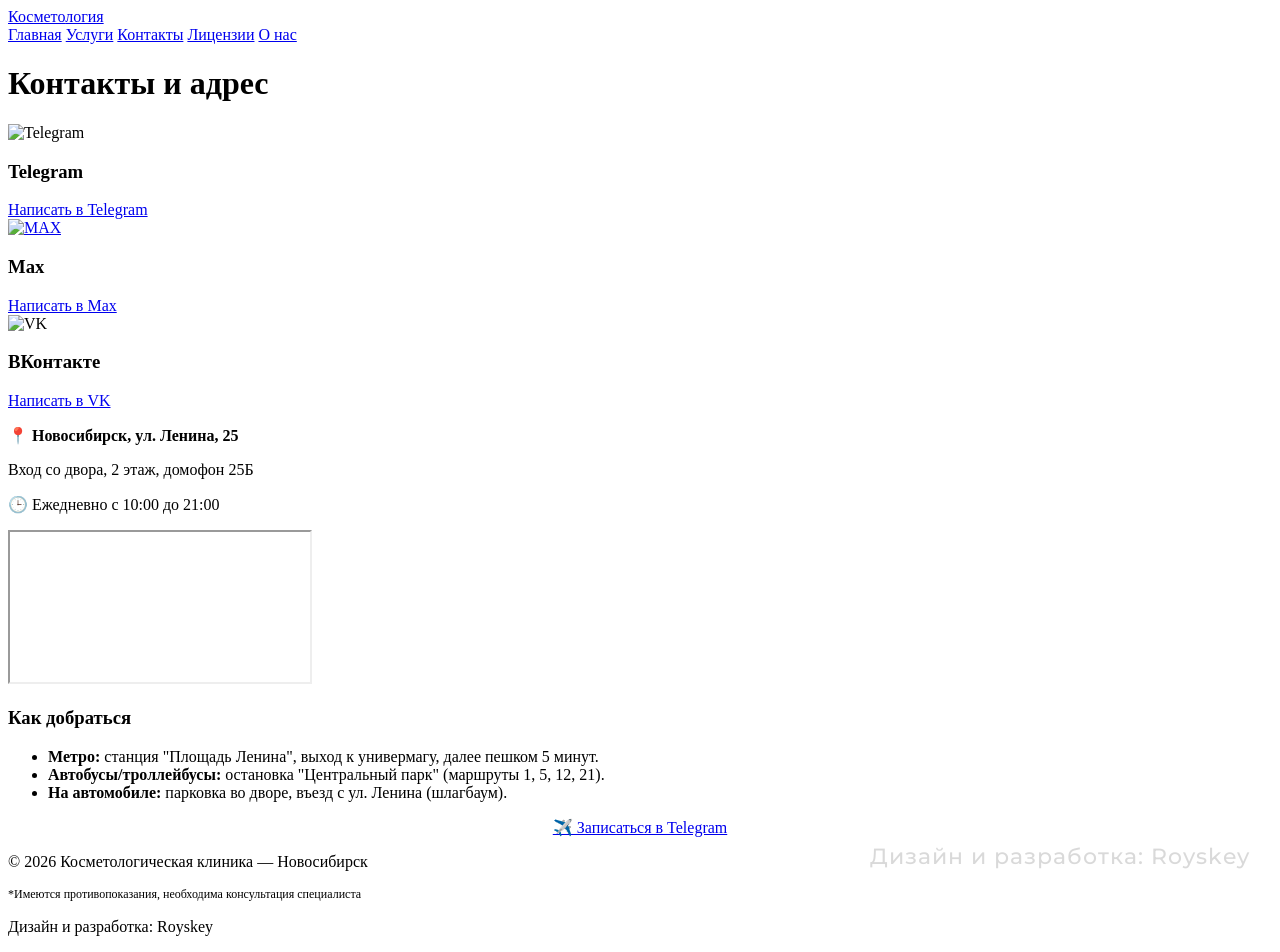
==== contacts.html @ 435910d1 "Add files via upload" ====
<!DOCTYPE html>
<html lang="ru">

<head>
    <meta charset="UTF-8">
    <meta name="viewport" content="width=device-width, initial-scale=1.0, user-scalable=yes">
    <title>Контакты и адрес | Косметологическая клиника</title>
    <link rel="stylesheet" href="style.css">
    <link href="https://fonts.googleapis.com/css2?family=Montserrat:wght@300;400;500;600;700&family=Playfair+Display:wght@400;500;600;700&display=swap" rel="stylesheet">
</head>

<body>

    <!-- ШАПКА -->
    <div class="header">
        <div class="container">
            <a href="index.html" class="logo">Космето<span>логия</span></a>
            <div class="burger" id="burgerBtn"><span></span><span></span><span></span></div>
            <div class="nav" id="navMenu">
                <a href="index.html">Главная</a>
                <a href="services.html">Услуги</a>
                <a href="contacts.html">Контакты</a>
                <a href="licenses.html">Лицензии</a>
                <a href="about.html">О нас</a>
            </div>
        </div>
    </div>

    <main>
        <div class="container">
            <h1 class="page-title">Контакты и адрес</h1>

            <!-- Карточки мессенджеров -->
            <div class="contacts-grid">
                <div class="contact-card">
                    <div class="contact-icon"><img src="img/tg.svg" alt="Telegram" width="50" height="50"></a></div>
                    <h3>Telegram</h3>
                    <a href="https://t.me/hahahustla" target="_blank">Написать в Telegram</a>
                </div>
                <div class="contact-card">
                    <div class="contact-icon"><a href="https://max.ru" target="_blank" rel="noopener noreferrer">
    <img src="img/max.svg" alt="MAX" width="50" height="50">
</a></div>
                    <h3>Max</h3>
                    <a href="https://clc.li/ITWuT" target="_blank">Написать в Max</a>
                </div>
                <div class="contact-card">
                    <div class="contact-icon"><img src="img/vk.png" alt="VK" width="50" height="50"></div>
                    <h3>ВКонтакте</h3>
                    <a href="https://vk.me/id525556390" target="_blank">Написать в VK</a>
                </div>
            </div>

            <!-- Адрес и карта -->
            <div class="address-detail">
                <p><strong>📍 Новосибирск, ул. Ленина, 25</strong></p>
                <p>Вход со двора, 2 этаж, домофон 25Б</p>
                <p>🕒 Ежедневно с 10:00 до 21:00</p>
            </div>

            <div class="map-container">
                <!-- Яндекс.Карта с меткой в центре Новосибирска (координаты: 82.9204, 55.0302) -->
                <iframe src="https://yandex.ru/map-widget/v1/?ll=82.9204,55.0302&z=16&pt=82.9204,55.0302,flag" allowfullscreen></iframe>
            </div>

            <!-- Как добраться -->
            <div class="directions">
                <h3>Как добраться</h3>
                <ul>
                    <li><strong>Метро:</strong> станция "Площадь Ленина", выход к универмагу, далее пешком 5 минут.</li>
                    <li><strong>Автобусы/троллейбусы:</strong> остановка "Центральный парк" (маршруты 1, 5, 12, 21).</li>
                    <li><strong>На автомобиле:</strong> парковка во дворе, въезд с ул. Ленина (шлагбаум).</li>
                </ul>
            </div>

            <div style="text-align: center;">
                <a href="https://t.me/hahahustla" target="_blank" class="btn-telegram">✈️ Записаться в Telegram</a>
            </div>
        </div>
    </main>

    <!-- ПОДВАЛ -->
    <div class="footer container">
        <p>© 2026 Косметологическая клиника — Новосибирск</p>
        <p style="font-size: 12px; margin-top: 8px;">*Имеются противопоказания, необходима консультация специалиста</p>
        <p>Дизайн и разработка: Royskey</p>
    </div>

    <!-- ВОДЯНОЙ ЗНАК -->
    <div style="position: fixed; bottom: 20px; right: 20px; font-size: 22px; font-weight: 500; color: rgba(0,0,0,0.15); background: transparent; padding: 10px; z-index: 1000; font-family: 'Montserrat', sans-serif; letter-spacing: 1px;">
        Дизайн и разработка: Royskey
    </div>

    <script src="main.js" defer></script>
</body>

</html>
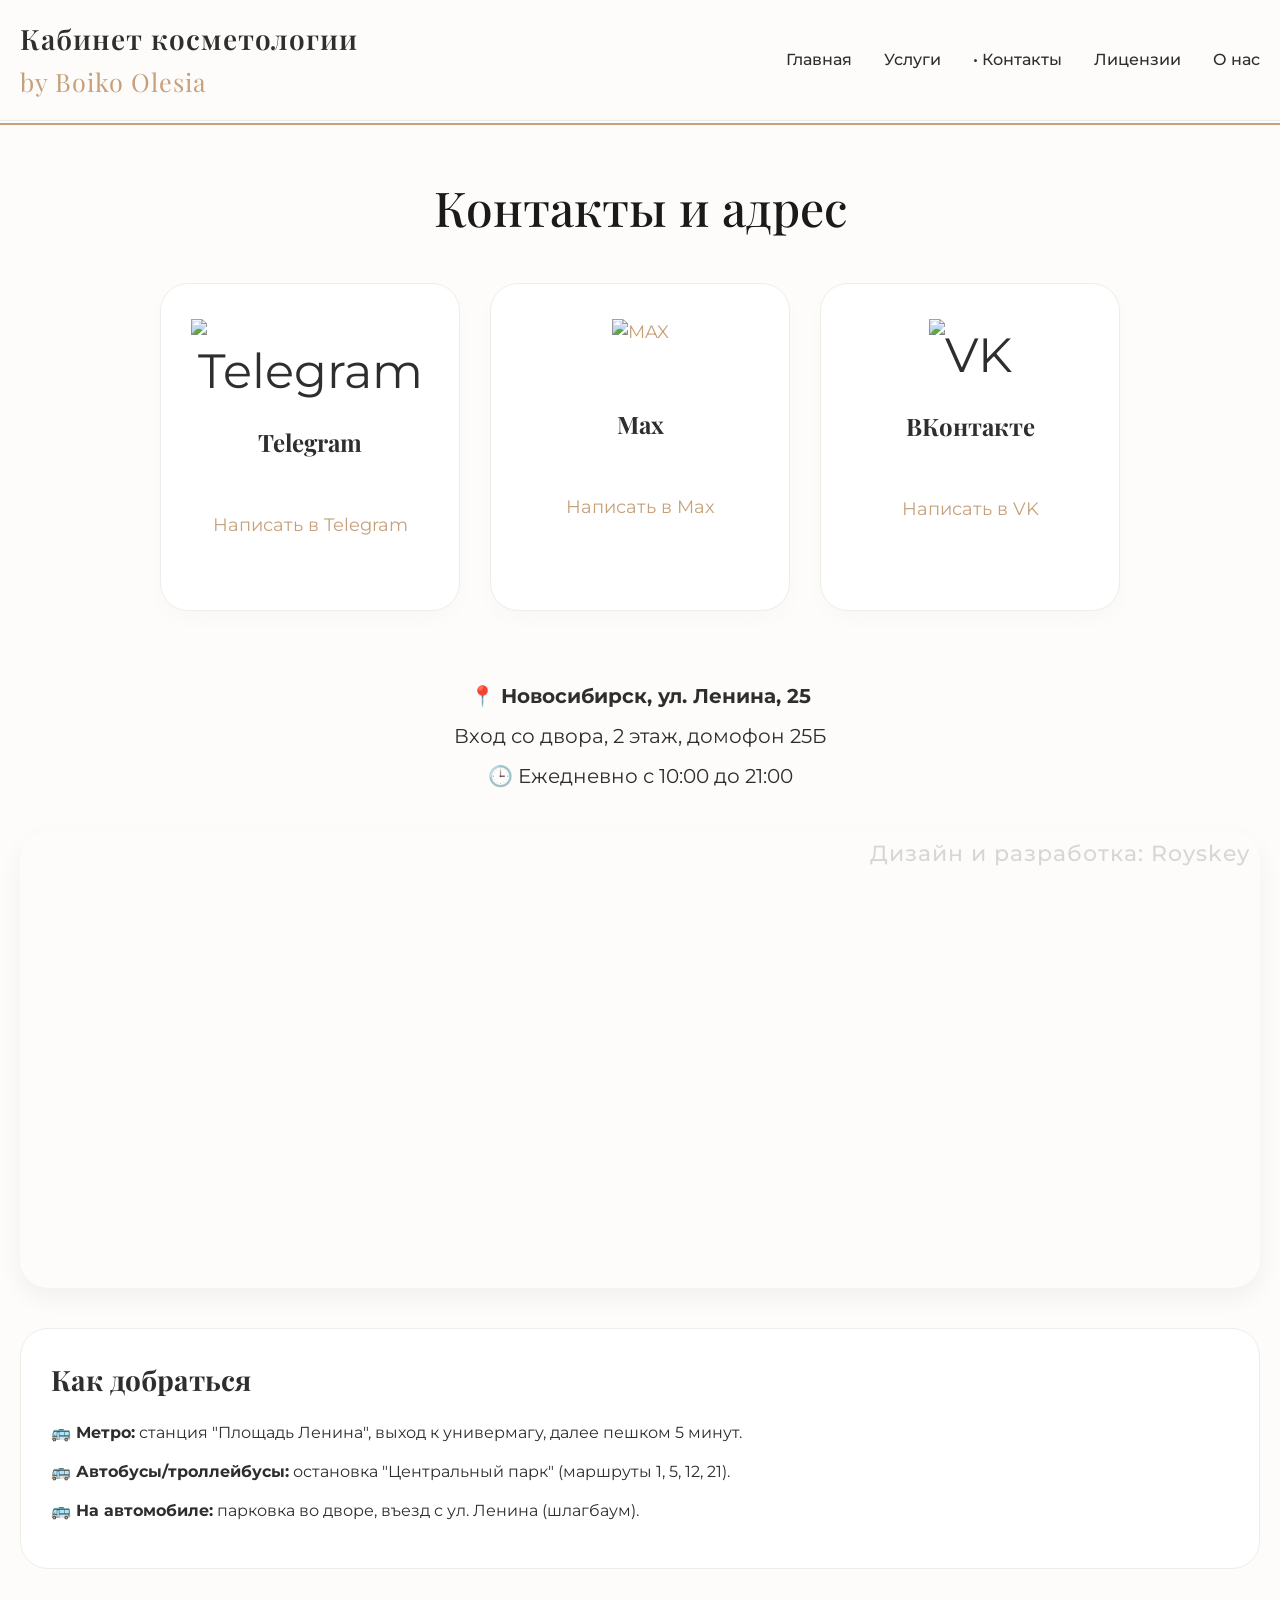
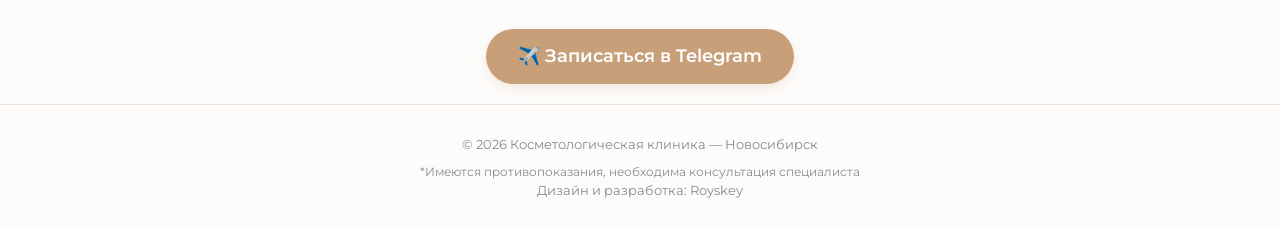
==== commit 2f30f4f7: "Add files via upload" ====
--- a/contacts.html
+++ b/contacts.html
@@ -5,7 +5,7 @@
     <meta charset="UTF-8">
     <meta name="viewport" content="width=device-width, initial-scale=1.0, user-scalable=yes">
     <title>Контакты и адрес | Косметологическая клиника</title>
-    <link rel="stylesheet" href="style.css">
+    <link rel="stylesheet" href="style2.css">
     <link href="https://fonts.googleapis.com/css2?family=Montserrat:wght@300;400;500;600;700&family=Playfair+Display:wght@400;500;600;700&display=swap" rel="stylesheet">
 </head>
 
@@ -14,12 +14,12 @@
     <!-- ШАПКА -->
     <div class="header">
         <div class="container">
-            <a href="index.html" class="logo">Космето<span>логия</span></a>
+            <a href="index.html" class="logo">Кабинет косметологии <br> <span style="font-weight: 400; font-size: 0.9em;">by Boiko Olesia</span></a>
             <div class="burger" id="burgerBtn"><span></span><span></span><span></span></div>
             <div class="nav" id="navMenu">
                 <a href="index.html">Главная</a>
                 <a href="services.html">Услуги</a>
-                <a href="contacts.html">Контакты</a>
+                <a href="contacts.html">• Контакты</a>
                 <a href="licenses.html">Лицензии</a>
                 <a href="about.html">О нас</a>
             </div>
@@ -33,7 +33,7 @@
             <!-- Карточки мессенджеров -->
             <div class="contacts-grid">
                 <div class="contact-card">
-                    <div class="contact-icon"><img src="img/tg.svg" alt="Telegram" width="50" height="50"></a></div>
+                    <div class="contact-icon"><img src="img/tg.svg" alt="Telegram" width="50" height="50"></div>
                     <h3>Telegram</h3>
                     <a href="https://t.me/hahahustla" target="_blank">Написать в Telegram</a>
                 </div>
@@ -92,6 +92,7 @@
     </div>
 
     <script src="main.js" defer></script>
+    
 </body>
 
 </html>
--- a/style2.css
+++ b/style2.css
@@ -0,0 +1,851 @@
+/* =============================================
+   Косметологическая клиника — Глобальные стили
+   ============================================= */
+
+/* ---------- Сброс и база ---------- */
+* {
+    margin: 0;
+    padding: 0;
+    box-sizing: border-box;
+}
+
+body {
+    background-color: #FDFCFA;
+    font-family: 'Montserrat', sans-serif;
+    color: #2E2E2E;
+    line-height: 1.5;
+    scroll-behavior: smooth;
+}
+
+.container {
+    max-width: 1300px;
+    margin: 0 auto;
+    padding: 0 20px;
+}
+
+/* ---------- Шапка (общая для всех страниц) ---------- */
+.header {
+    background: rgba(253, 252, 250, 0.96);
+    backdrop-filter: blur(8px);
+    position: sticky;
+    top: 0;
+    z-index: 100;
+    border-bottom: 1px solid #EEE9E3;
+    padding: 18px 0;
+}
+
+.header .container {
+    display: flex;
+    justify-content: space-between;
+    align-items: center;
+    flex-wrap: wrap;
+}
+
+.logo {
+    font-family: 'Playfair Display', serif;
+    font-size: 28px;
+    font-weight: 600;
+    letter-spacing: 1px;
+    color: #2E2E2E;
+    text-decoration: none;
+    white-space: normal;
+    word-break: keep-all; /* запрещает разрыв внутри слов */
+}
+
+.logo-author {
+    font-weight: 400;
+    font-size: 0.9em;
+    white-space: nowrap; /* чтобы «by Boiko Olesia» не разрывалось */
+}
+
+@media (max-width: 550px) {
+    .logo {
+        font-size: 20px;
+        display: inline-block;
+        max-width: 70%;
+    }
+    .logo-author {
+        display: block; /* переводит подпись на новую строку */
+        margin-top: 2px;
+        white-space: normal; /* разрешает перенос, если совсем узко */
+    }
+}
+
+.logo span {
+    color: #C7A07A;
+}
+
+.nav {
+    display: flex;
+    gap: 32px;
+    align-items: center;
+}
+
+.nav a {
+    text-decoration: none;
+    font-weight: 500;
+    color: #2E2E2E;
+    transition: color 0.2s;
+    font-size: 16px;
+}
+
+.nav a:hover {
+    color: #C7A07A;
+}
+
+/* Бургер-меню (мобильная версия) */
+.burger {
+    display: none;
+    flex-direction: column;
+    cursor: pointer;
+    gap: 5px;
+    margin-left: auto;
+}
+
+.burger span {
+    width: 25px;
+    height: 2px;
+    background-color: #2E2E2E;
+    transition: 0.3s;
+}
+
+@media (max-width: 768px) {
+    .burger {
+        display: flex;
+    }
+
+    .nav {
+        position: fixed;
+        top: 70px;
+        left: -100%;
+        width: 100%;
+        height: calc(100vh - 70px);
+        background: #FDFCFA;
+        flex-direction: column;
+        justify-content: center;
+        gap: 40px;
+        transition: 0.3s;
+        backdrop-filter: blur(10px);
+        z-index: 99;
+    }
+
+    .nav.active {
+        left: 0;
+    }
+
+    .burger.active span:nth-child(1) {
+        transform: rotate(45deg) translate(5px, 5px);
+    }
+
+    .burger.active span:nth-child(2) {
+        opacity: 0;
+    }
+
+    .burger.active span:nth-child(3) {
+        transform: rotate(-45deg) translate(5px, -5px);
+    }
+}
+
+/* ---------- Подвал (общий) ---------- */
+.footer {
+    text-align: center;
+    padding: 30px 0;
+    border-top: 1px solid #E9E4DD;
+    font-size: 13px;
+    color: #8A8A8A;
+}
+
+/* ---------- Кнопка Telegram (общая) ---------- */
+.btn-telegram {
+    display: inline-flex;
+    align-items: center;
+    gap: 12px;
+    background: #C7A07A;
+    color: white;
+    padding: 14px 32px;
+    border-radius: 50px;
+    text-decoration: none;
+    font-weight: 600;
+    font-size: 18px;
+    transition: all 0.3s;
+    box-shadow: 0 4px 12px rgba(199, 160, 122, 0.2);
+    cursor: pointer;
+    border: none;
+    margin: 20px auto;
+    width: fit-content;
+}
+
+.btn-telegram:hover {
+    background: #B0855E;
+    transform: translateY(-2px);
+}
+
+/* ---------- Общие стили для заголовков страниц ---------- */
+.page-title {
+    font-family: 'Playfair Display', serif;
+    font-size: 48px;
+    font-weight: 500;
+    margin: 50px 0 30px;
+    text-align: center;
+    color: #1A1A1A;
+    opacity: 0;
+    transform: translateY(25px);
+    transition: opacity 0.7s ease, transform 0.7s ease;
+}
+
+.page-title.visible {
+    opacity: 1;
+    transform: translateY(0);
+}
+
+.section-title {
+    font-family: 'Playfair Display', serif;
+    font-size: 42px;
+    font-weight: 500;
+    text-align: center;
+    margin-bottom: 20px;
+}
+
+.section-sub {
+    text-align: center;
+    color: #6C6C6C;
+    margin-bottom: 50px;
+    font-size: 18px;
+}
+
+/* ---------- Стили для главной страницы (index) ---------- */
+.hero {
+    display: flex;
+    align-items: center;
+    justify-content: space-between;
+    flex-wrap: wrap;
+    gap: 50px;
+    padding: 70px 0 50px;
+}
+
+.hero-content {
+    flex: 1;
+    text-align: left;
+}
+
+.hero-title {
+    font-family: 'Playfair Display', serif;
+    font-size: clamp(38px, 6vw, 62px);
+    font-weight: 600;
+    line-height: 1.1;
+    margin-bottom: 25px;
+    color: #1A1A1A;
+}
+
+.hero-title .accent {
+    color: #C7A07A;
+}
+
+.hero-subtitle {
+    font-size: 18px;
+    font-weight: 400;
+    margin-bottom: 35px;
+    max-width: 500px;
+    color: #5A5A5A;
+}
+
+.hero-image {
+    flex: 1;
+    text-align: center;
+}
+
+.hero-image img {
+    width: 300px;
+    height: 250px;
+    object-fit: cover;
+    border-radius: 30px;
+    box-shadow: 0 20px 35px rgba(0, 0, 0, 0.05);
+}
+
+.mission {
+    text-align: center;
+    padding: 80px 0 60px;
+    background: #FFFFFF;
+    border-radius: 60px;
+    margin: 30px 0;
+}
+
+.mission h2 {
+    font-family: 'Playfair Display', serif;
+    font-size: 42px;
+    font-weight: 500;
+    margin-bottom: 25px;
+}
+
+.mission p {
+    max-width: 800px;
+    margin: 0 auto 20px;
+    font-size: 18px;
+    color: #4A4A4A;
+    line-height: 1.6;
+}
+
+.slogan {
+    font-size: 24px;
+    font-style: italic;
+    color: #C7A07A;
+    margin-top: 20px;
+}
+
+.gallery {
+    padding: 60px 0;
+}
+
+.gallery-grid {
+    display: flex;
+    flex-wrap: wrap;
+    gap: 30px;
+    justify-content: center;
+}
+
+.gallery-item {
+    width: 300px;
+    height: 250px;
+    border-radius: 24px;
+    overflow: hidden;
+    box-shadow: 0 10px 20px rgba(0, 0, 0, 0.05);
+    transition: transform 0.3s;
+}
+
+.gallery-item:hover {
+    transform: translateY(-5px);
+}
+
+.gallery-item img {
+    width: 100%;
+    height: 100%;
+    object-fit: cover;
+    display: block;
+}
+
+.values {
+    background: #FFFFFF;
+    padding: 70px 0;
+    border-radius: 60px;
+    margin: 40px 0;
+}
+
+.values-grid {
+    display: flex;
+    flex-wrap: wrap;
+    justify-content: center;
+    gap: 50px;
+    margin-top: 40px;
+}
+
+.value-card {
+    text-align: center;
+    max-width: 250px;
+}
+
+.value-icon {
+    font-size: 52px;
+    margin-bottom: 20px;
+}
+
+.value-card h4 {
+    font-size: 22px;
+    margin-bottom: 12px;
+}
+
+.services {
+    padding: 70px 0;
+}
+
+.services-grid {
+    display: flex;
+    flex-wrap: wrap;
+    gap: 30px;
+    justify-content: center;
+}
+
+.service-card {
+    background: #FFFFFF;
+    border-radius: 24px;
+    width: 300px;
+    overflow: hidden;
+    box-shadow: 0 8px 20px rgba(0, 0, 0, 0.02);
+    border: 1px solid #F0EDE8;
+    opacity: 0;
+    transform: translateY(30px);
+    transition: opacity 0.7s ease, transform 0.7s ease;
+}
+
+.service-card:hover {
+    transform: translateY(-6px);
+    box-shadow: 0 20px 30px rgba(0, 0, 0, 0.05);
+}
+
+.service-img {
+    width: 100%;
+    height: 200px;
+    object-fit: cover;
+}
+
+.service-info {
+    padding: 20px;
+}
+
+.service-name {
+    font-family: 'Playfair Display', serif;
+    font-size: 22px;
+    font-weight: 600;
+    margin-bottom: 8px;
+}
+
+.service-price {
+    color: #C7A07A;
+    font-size: 20px;
+    font-weight: 600;
+    margin-bottom: 10px;
+}
+
+.service-desc {
+    font-size: 14px;
+    color: #6C6C6C;
+}
+
+.reviews {
+    background: #FFFFFF;
+    padding: 70px 0;
+    border-radius: 60px;
+    margin: 40px 0;
+}
+
+.reviews-grid {
+    display: flex;
+    flex-wrap: wrap;
+    justify-content: center;
+    gap: 30px;
+}
+
+.review-card {
+    background: #FDFCFA;
+    border-radius: 24px;
+    padding: 25px;
+    width: 320px;
+    border: 1px solid #F0EDE8;
+}
+
+.review-text {
+    font-size: 16px;
+    font-style: italic;
+    margin-bottom: 15px;
+    color: #3A3A3A;
+}
+
+.review-author {
+    font-weight: 600;
+    color: #C7A07A;
+}
+
+/* ---------- Стили для страницы услуг (список карточек) ---------- */
+.services-full {
+    display: flex;
+    flex-wrap: wrap;
+    gap: 30px;
+    justify-content: center;
+    margin: 40px 0 70px;
+}
+
+.service-item {
+    background: #FFFFFF;
+    border-radius: 24px;
+    width: 280px;
+    padding: 20px;
+    box-shadow: 0 8px 20px rgba(0, 0, 0, 0.02);
+    border: 1px solid #F0EDE8;
+    transition: transform 0.3s ease, box-shadow 0.3s ease;
+    opacity: 0;
+    transform: translateY(25px);
+    transition: opacity 0.7s ease, transform 0.7s ease;
+}
+
+.service-item.visible {
+    opacity: 1;
+    transform: translateY(0);
+}
+
+.service-item:hover {
+    transform: translateY(-5px);
+    box-shadow: 0 15px 25px rgba(0, 0, 0, 0.05);
+}
+
+.service-item h3 {
+    font-family: 'Playfair Display', serif;
+    font-size: 22px;
+    margin-bottom: 10px;
+}
+
+.service-item .price {
+    color: #C7A07A;
+    font-size: 20px;
+    font-weight: 600;
+    margin-bottom: 12px;
+}
+
+.service-item p {
+    color: #6C6C6C;
+    font-size: 14px;
+}
+
+/* ---------- Стили для страницы услуг – таблица прайс-листа ---------- */
+.table-wrapper {
+    overflow-x: auto;
+    margin: 40px 0;
+}
+
+.price-table {
+    width: 100%;
+    border-collapse: collapse;
+    background: #FFFFFF;
+    border-radius: 28px;
+    overflow: hidden;
+    box-shadow: 0 8px 20px rgba(0, 0, 0, 0.02);
+}
+
+.price-table th,
+.price-table td {
+    padding: 18px 20px;
+    text-align: left;
+    border-bottom: 1px solid #F0EDE8;
+    font-size: 18px;
+}
+
+.price-table th {
+    background-color: #F5F2EF;
+    font-weight: 700;
+    font-family: 'Playfair Display', serif;
+    font-size: 20px;
+    color: #2E2E2E;
+}
+
+.price-table tr:last-child td {
+    border-bottom: none;
+}
+
+.price-table tr:hover td {
+    background-color: #FDFCFA;
+}
+
+.price-table .price {
+    color: #C7A07A;
+    font-weight: 600;
+    white-space: nowrap;
+}
+
+/* ---------- Стили для страницы контактов и адреса ---------- */
+.contacts-grid {
+    display: flex;
+    flex-wrap: wrap;
+    gap: 30px;
+    justify-content: center;
+    align-items: stretch;
+    margin: 40px 0 70px;
+}
+
+.contact-card {
+    background: #FFFFFF;
+    border-radius: 28px;
+    padding: 35px 30px;
+    width: 300px;
+    text-align: center;
+    border: 1px solid #F0EDE8;
+    box-shadow: 0 8px 20px rgba(0, 0, 0, 0.02);
+    transition: transform 0.3s ease, box-shadow 0.3s ease;
+    display: flex;
+    flex-direction: column;
+    opacity: 0;
+    transform: translateY(25px);
+    transition: opacity 0.7s ease, transform 0.7s ease;
+}
+
+.contact-card.visible {
+    opacity: 1;
+    transform: translateY(0);
+}
+
+.contact-card:hover {
+    transform: translateY(-5px);
+    box-shadow: 0 15px 25px rgba(0, 0, 0, 0.05);
+}
+
+.contact-icon {
+    font-size: 48px;
+    margin-bottom: 20px;
+    min-height: 70px;
+}
+
+.contact-card h3 {
+    font-family: 'Playfair Display', serif;
+    font-size: 24px;
+    margin: 0 0 15px;
+    min-height: 70px;
+    line-height: 1.3;
+}
+
+.contact-card a {
+    font-size: 18px;
+    color: #C7A07A;
+    text-decoration: none;
+    margin: 0 0 15px;
+    min-height: 48px;
+    display: block;
+    word-break: break-word;
+}
+
+.contact-card a:hover {
+    color: #B0855E;
+}
+
+.contact-card p {
+    font-size: 16px;
+    color: #5A5A5A;
+    margin: 0;
+    min-height: 70px;
+}
+
+.address-detail {
+    text-align: center;
+    margin: 30px 0 20px;
+    opacity: 0;
+    transform: translateY(25px);
+    transition: opacity 0.7s ease, transform 0.7s ease;
+}
+
+.address-detail.visible {
+    opacity: 1;
+    transform: translateY(0);
+}
+
+.address-detail p {
+    font-size: 20px;
+    margin: 10px 0;
+}
+
+.map-container {
+    margin: 40px 0;
+    border-radius: 28px;
+    overflow: hidden;
+    box-shadow: 0 10px 25px rgba(0, 0, 0, 0.05);
+    opacity: 0;
+    transform: translateY(25px);
+    transition: opacity 0.7s ease, transform 0.7s ease;
+}
+
+.map-container.visible {
+    opacity: 1;
+    transform: translateY(0);
+}
+
+.map-container iframe {
+    width: 100%;
+    height: 450px;
+    border: 0;
+}
+
+.directions {
+    background: #FFFFFF;
+    border-radius: 28px;
+    padding: 30px;
+    margin: 40px 0;
+    border: 1px solid #F0EDE8;
+    opacity: 0;
+    transform: translateY(25px);
+    transition: opacity 0.7s ease, transform 0.7s ease;
+}
+
+.directions.visible {
+    opacity: 1;
+    transform: translateY(0);
+}
+
+.directions h3 {
+    font-family: 'Playfair Display', serif;
+    font-size: 28px;
+    margin-bottom: 20px;
+}
+
+.directions ul {
+    list-style: none;
+}
+
+.directions li {
+    margin-bottom: 15px;
+    font-size: 16px;
+    padding-left: 25px;
+    position: relative;
+}
+
+.directions li::before {
+    content: "🚌";
+    position: absolute;
+    left: 0;
+}
+
+/* ---------- Адаптивность для мобильных устройств ---------- */
+@media (max-width: 800px) {
+    .hero {
+        flex-direction: column;
+        text-align: center;
+    }
+
+    .hero-content {
+        text-align: center;
+    }
+
+    .hero-subtitle {
+        margin-left: auto;
+        margin-right: auto;
+    }
+
+    .section-title {
+        font-size: 32px;
+    }
+
+    .gallery-item,
+    .service-card,
+    .review-card,
+    .service-item,
+    .contact-card {
+        width: 100%;
+        max-width: 340px;
+    }
+
+    .gallery-item {
+        height: auto;
+    }
+
+    .page-title {
+        font-size: 36px;
+    }
+
+    .map-container iframe {
+        height: 300px;
+    }
+
+    .directions li {
+        font-size: 14px;
+    }
+
+    /* Уменьшаем шрифт названий услуг */
+    .service-name,
+    .service-item h3 {
+        font-size: 18px;
+        word-break: break-word;
+        hyphens: auto;
+    }
+
+    .service-price,
+    .service-item .price {
+        font-size: 16px;
+    }
+
+    .service-desc,
+    .service-item p {
+        font-size: 12px;
+    }
+
+    .service-info {
+        padding: 15px;
+    }
+
+    /* Таблица прайс-листа */
+    .price-table th,
+    .price-table td {
+        padding: 12px 15px;
+        font-size: 14px;
+    }
+
+    .price-table .price {
+        white-space: normal;
+    }
+}
+
+/* ---------- Анимация появления блоков на главной странице ---------- */
+.hero,
+.mission,
+.gallery,
+.values,
+.services,
+.reviews,
+.footer {
+    opacity: 0;
+    transform: translateY(30px);
+    animation: fadeInUp 0.8s ease forwards;
+}
+
+.hero {
+    animation-delay: 0.1s;
+}
+
+.mission {
+    animation-delay: 0.2s;
+}
+
+.gallery {
+    animation-delay: 0.3s;
+}
+
+.values {
+    animation-delay: 0.4s;
+}
+
+.services {
+    animation-delay: 0.5s;
+}
+
+.reviews {
+    animation-delay: 0.6s;
+}
+
+.footer {
+    animation-delay: 0.7s;
+}
+
+@keyframes fadeInUp {
+    to {
+        opacity: 1;
+        transform: translateY(0);
+    }
+}
+
+/* ---------- Вспомогательный класс для анимации при скролле ---------- */
+.visible {
+    opacity: 1 !important;
+    transform: translateY(0) !important;
+}
+
+/* Подсветка активного пункта меню (точка слева) */
+/*
+.nav a.active {
+    color: #C7A07A;
+    position: relative;
+}
+
+.nav a.active::before {
+    content: '•';
+    position: absolute;
+    left: -16px;
+    top: 50%;
+    transform: translateY(-50%);
+    font-size: 20px;
+    color: #C7A07A;
+}
+*/
+/* Альтернативно – подчёркивание (закомментируйте выше и раскомментируйте ниже) */
+
+.nav a.active::after {
+    content: '';
+    position: absolute;
+    bottom: -5px;
+    left: 0;
+    width: 100%;
+    height: 2px;
+    background-color: #C7A07A;
+}
